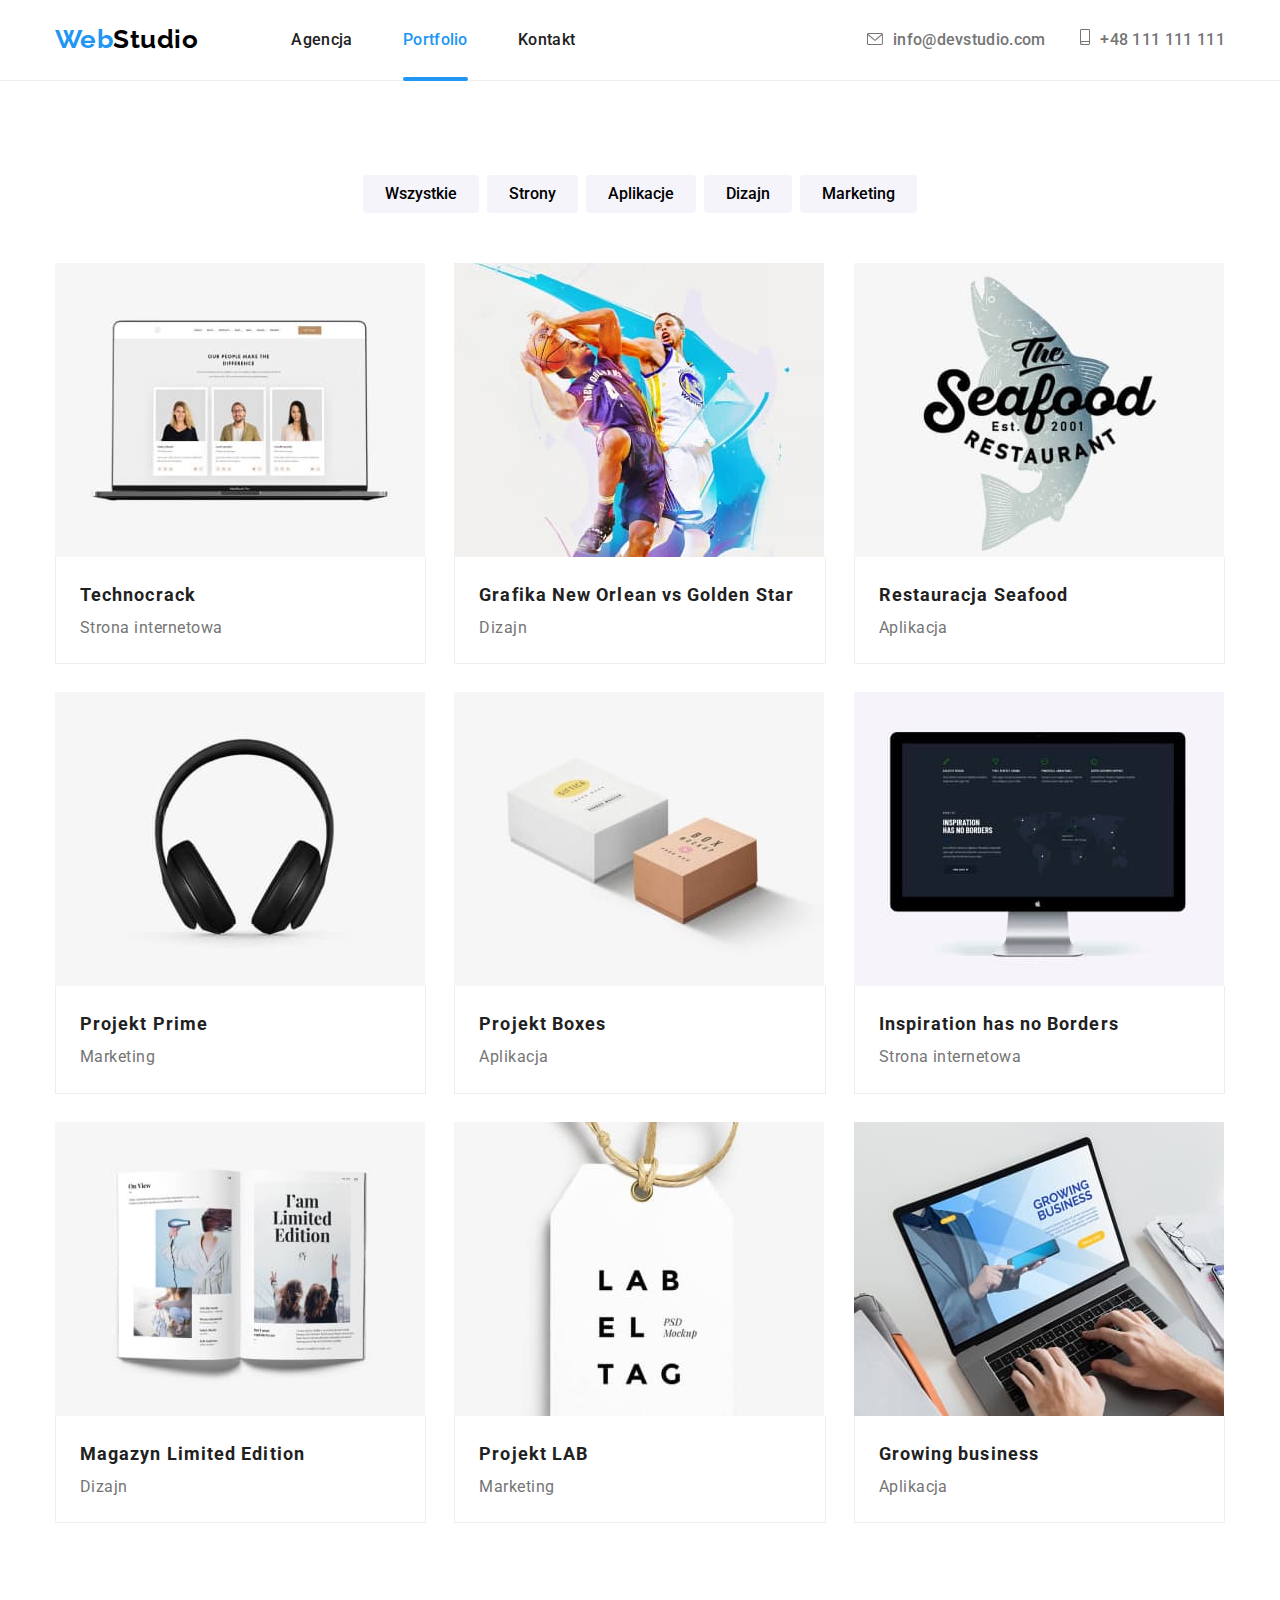
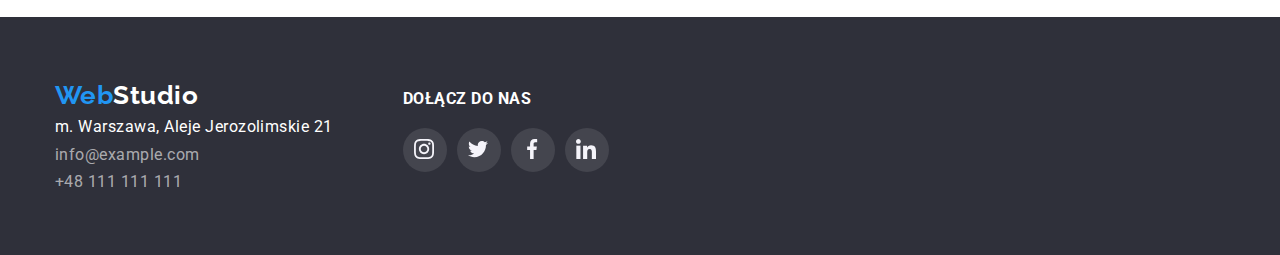
==== portfolio.html @ 9a42a7e5 "import plików" ====
<!DOCTYPE html>
<html lang="pl">
  <head>
    <meta charset="utf-8" />
    <meta
      name="portfolio"
      content="Projekty graficzne dla różnych produktów."
    />
    <title>WebStudio</title>
    <link rel="stylesheet" href="./css/modern-normalize.css" />
    <link rel="stylesheet" href="./css/styles.css" />
    <link rel="preconnect" href="https://fonts.googleapis.com" />
    <link rel="preconnect" href="https://fonts.gstatic.com" crossorigin />
    <link
      href="https://fonts.googleapis.com/css2?family=Raleway:wght@700&family=Roboto:wght@400;500;700;900&display=swap"
      rel="stylesheet"
    />
  </head>
  <body>
    <header>
      <div class="container">
        <div class="page-header">
          <div class="navigation-bar">
            <a class="logo" href="./index.html"
              ><span class="highlight">Web</span>Studio</a
            >
            <nav class="navigation">
              <a href="./index.html" class="link">Agencja</a>
              <a href="./portfolio.html" class="link active">Portfolio</a>
              <a href="#" class="link">Kontakt</a>
            </nav>
          </div>
          <div class="contact-header">
            <a href="mailto:info@devstudio.com" class="contact">
              <svg class="header-icons" width="16" height="12">
                <use href="./images/icons.svg#icon-envelope"></use></svg
              >info@devstudio.com</a
            >

            <a href="tel:+48111111111" class="contact"
              ><svg class="header-icons" width="10" height="16">
                <use href="./images/icons.svg#icon-smartphone"></use></svg
              >+48 111 111 111</a
            >
          </div>
        </div>
      </div>
    </header>
    <main>
      <section class="section">
        <div class="container">
          <ul class="category-buttons">
            <li><button type="button" class="button">Wszystkie</button></li>
            <li><button type="button" class="button">Strony</button></li>
            <li><button type="button" class="button">Aplikacje</button></li>
            <li><button type="button" class="button">Dizajn</button></li>
            <li><button type="button" class="button">Marketing</button></li>
          </ul>
          <div class="items">
            <figure class="item-box">
              <div class="item-box-animation">
                <img
                  class="item-image"
                  src="images/technocrack-website.jpg"
                  alt="Widok strony internetowej Technocrack."
                  width="370"
                  height="294"
                />
                <div class="overlay">
                  <p>
                    Technoduck is a state-of-the-art coronavirus distribution
                    platform. Companies use this platform for digital espionage
                    and attacks on competitors' secure servers.
                  </p>
                </div>
              </div>
              <figcaption class="portfolio-title">
                <h3 class="portfolio-name">Technocrack</h3>
                <p class="portfolio-type">Strona internetowa</p>
              </figcaption>
            </figure>
            <figure class="item-box">
              <div class="item-box-animation">
                <img
                  class="item-image"
                  src="images/basketball-graphics.jpg"
                  alt="Zdjęcie dwóch koszykarzy"
                  width="370"
                  height="294"
                />
                <div class="overlay">
                  <p>
                    Technoduck is a state-of-the-art coronavirus distribution
                    platform. Companies use this platform for digital espionage
                    and attacks on competitors' secure servers.
                  </p>
                </div>
              </div>
              <figcaption class="portfolio-title">
                <h3 class="portfolio-name">
                  Grafika New Orlean vs Golden Star
                </h3>
                <p class="portfolio-type">Dizajn</p>
              </figcaption>
            </figure>
            <figure class="item-box">
              <div class="item-box-animation">
                <img
                  class="item-image"
                  src="images/seafood-logo.jpg"
                  alt="Logo The Seafood Restaurant"
                  width="370"
                  height="294"
                />
                <div class="overlay">
                  <p>
                    Technoduck is a state-of-the-art coronavirus distribution
                    platform. Companies use this platform for digital espionage
                    and attacks on competitors' secure servers.
                  </p>
                </div>
              </div>
              <figcaption class="portfolio-title">
                <h3 class="portfolio-name">Restauracja Seafood</h3>
                <p class="portfolio-type">Aplikacja</p>
              </figcaption>
            </figure>
            <figure class="item-box">
              <div class="item-box-animation">
                <img
                  class="item-image"
                  src="images/headphones.jpg"
                  alt="Zdjęcie słuchawek nausznych."
                  width="370"
                  height="294"
                />
                <div class="overlay">
                  <p>
                    Technoduck is a state-of-the-art coronavirus distribution
                    platform. Companies use this platform for digital espionage
                    and attacks on competitors' secure servers.
                  </p>
                </div>
              </div>
              <figcaption class="portfolio-title">
                <h3 class="portfolio-name">Projekt Prime</h3>
                <p class="portfolio-type">Marketing</p>
              </figcaption>
            </figure>
            <figure class="item-box">
              <div class="item-box-animation">
                <img
                  class="item-image"
                  src="images/projekt-boxes.jpg"
                  alt="Zdjęcie pudełek."
                  width="370"
                  height="294"
                />
                <div class="overlay">
                  <p>
                    Technoduck is a state-of-the-art coronavirus distribution
                    platform. Companies use this platform for digital espionage
                    and attacks on competitors' secure servers.
                  </p>
                </div>
              </div>
              <figcaption class="portfolio-title">
                <h3 class="portfolio-name">Projekt Boxes</h3>
                <p class="portfolio-type">Aplikacja</p>
              </figcaption>
            </figure>
            <figure class="item-box">
              <div class="item-box-animation">
                <img
                  class="item-image"
                  src="images/no-borders-inspirations.jpg"
                  alt="Widok strony internetowej Inspiration has no Borders."
                  width="370"
                  height="294"
                />
                <div class="overlay">
                  <p>
                    Technoduck is a state-of-the-art coronavirus distribution
                    platform. Companies use this platform for digital espionage
                    and attacks on competitors' secure servers.
                  </p>
                </div>
              </div>
              <figcaption class="portfolio-title">
                <h3 class="portfolio-name">Inspiration has no Borders</h3>
                <p class="portfolio-type">Strona internetowa</p>
              </figcaption>
            </figure>
            <figure class="item-box">
              <div class="item-box-animation">
                <img
                  class="item-image"
                  src="images/limited-edition-magazine.jpg"
                  alt="Zdjęcie magazynu Limited Edition."
                  width="370"
                  height="294"
                />
                <div class="overlay">
                  <p>
                    Technoduck is a state-of-the-art coronavirus distribution
                    platform. Companies use this platform for digital espionage
                    and attacks on competitors' secure servers.
                  </p>
                </div>
              </div>
              <figcaption class="portfolio-title">
                <h3 class="portfolio-name">Magazyn Limited Edition</h3>
                <p class="portfolio-type">Dizajn</p>
              </figcaption>
            </figure>
            <figure class="item-box">
              <div class="item-box-animation">
                <img
                  class="item-image"
                  src="images/projekt-lab.jpg"
                  alt="Zdjęcie etykiety."
                  width="370"
                  height="294"
                />
                <div class="overlay">
                  <p>
                    Technoduck is a state-of-the-art coronavirus distribution
                    platform. Companies use this platform for digital espionage
                    and attacks on competitors' secure servers.
                  </p>
                </div>
              </div>
              <figcaption class="portfolio-title">
                <h3 class="portfolio-name">Projekt LAB</h3>
                <p class="portfolio-type">Marketing</p>
              </figcaption>
            </figure>
            <figure class="item-box">
              <div class="item-box-animation">
                <img
                  class="item-image"
                  src="images/growing-business.jpg"
                  alt="Widok aplikacji Growing business"
                  width="370"
                  height="294"
                />
                <div class="overlay">
                  <p>
                    Technoduck is a state-of-the-art coronavirus distribution
                    platform. Companies use this platform for digital espionage
                    and attacks on competitors' secure servers.
                  </p>
                </div>
              </div>
              <figcaption class="portfolio-title">
                <h3 class="portfolio-name">Growing business</h3>
                <p class="portfolio-type">Aplikacja</p>
              </figcaption>
            </figure>
          </div>
        </div>
      </section>
    </main>
    <footer class="footer">
      <div class="container">
        <div class="footer-section">
          <div class="data">
            <p class="logo-footer"><span class="highlight">Web</span>Studio</p>
            <address class="address">
              m. Warszawa, Aleje Jerozolimskie 21 <br />
              <a href="mailto:info@example.com" class="contact-footer"
                >info@example.com</a
              >
              <br />
              <a href="tel:+48111111111" class="contact-footer"
                >+48 111 111 111</a
              >
            </address>
          </div>
          <div class="social-media">
            <p class="sm-text">DOŁĄCZ DO NAS</p>
            <div class="sm-icons-panel">
              <a href="#" class="sm-icon-frame">
                <svg class="sm-icons" width="20" height="20">
                  <use href="./images/icons.svg#icon-instagram-2"></use>
                </svg>
              </a>
              <a href="#" class="sm-icon-frame">
                <svg class="sm-icons" width="20" height="20">
                  <use href="./images/icons.svg#icon-twitter-1"></use>
                </svg>
              </a>
              <a href="#" class="sm-icon-frame">
                <svg class="sm-icons" width="20" height="20">
                  <use href="./images/icons.svg#icon-facebook-1"></use>
                </svg>
              </a>
              <a href="#" class="sm-icon-frame">
                <svg class="sm-icons" width="20" height="20">
                  <use href="./images/icons.svg#icon-linkedin-1"></use>
                </svg>
              </a>
            </div>
          </div>
        </div>
      </div>
    </footer>
  </body>
</html>
---- css/styles.css ----
:root {
  --highlights: #2196f3;
  --titles: #212121;
  --logo: #000000;
  --mainandaddress: #ffffff;
  --dark-grey: #2f303a;
  --cream: #f5f4fa;
  --light-grey: #757575;
}

h1,
h2,
h3,
p,
ul,
figure {
  margin: 0;
}

ul {
  padding: 0;
  list-style: none;
}

a {
  color: inherit;
  text-decoration: none;
}

img {
  display: block;
}

body {
  font-family: "Roboto", "Montserrat", "Open Sans", "Arial", sans-serif;
  color: var(--titles);
  letter-spacing: 0.03em;
  margin: 0;
}

.section {
  padding-top: 94px;
  padding-bottom: 94px;
}

.container {
  max-width: 1200px;
  padding-left: 15px;
  padding-right: 15px;
  margin: 0 auto;
}

.logo {
  font-weight: 700;
  font-size: 26px;
  color: var(--logo);
  font-family: "Raleway", sans-serif;
  line-height: 1.2;
  margin-right: 93px;
}
.highlight {
  color: var(--highlights);
}
.navigation {
  font-weight: 500;
  line-height: 1.2;
  letter-spacing: 0.02em;
}

.link {
  transition-property: color;
  transition-duration: 250ms;
  transition-timing-function: cubic-bezier(0.4, 0, 0.2, 1);
}

.link:not(:last-child) {
  margin-right: 46px;
}

.link:focus,
.link:active,
.link:hover {
  color: var(--highlights);
}

.active {
  position: relative;
  color: var(--highlights);
}

.active::after {
  content: "";
  position: absolute;
  bottom: -32px;
  width: 100%;
  display: block;
  height: 4px;
  background-color: var(--highlights);
  border-radius: 2px;
  left: 0;
}

.contact {
  font-weight: 500;
  color: var(--light-grey);
  line-height: 1.2;
  letter-spacing: 0.02em;
  fill: var(--light-grey);
  transition-property: color, fill;
  transition-duration: 250ms;
  transition-timing-function: cubic-bezier(0.4, 0, 0.2, 1);
}

.contact:last-child {
  margin-left: 30px;
}

.contact:focus,
.contact:active,
.contact:hover {
  color: var(--highlights);
  fill: var(--highlights);
}

.main-section {
  background-image: linear-gradient(
      to top,
      rgba(47, 48, 58, 0.4),
      rgba(47, 48, 58, 0.4)
    ),
    url("../images/background-image.jpg");

  background-color: var(--dark-grey);
  background-repeat: no-repeat;
  background-size: contain;
  background-position: 50% 50%;
  display: flex;
  flex-direction: column;
  align-items: center;
  justify-content: center;
  padding-top: 200px;
  padding-bottom: 200px;
}

.main-text {
  font-weight: 900;
  font-size: 44px;
  color: var(--mainandaddress);
  line-height: 1.4;
  text-align: center;
  letter-spacing: 0.06em;
  margin-bottom: 30px;
}

.main-button {
  background-color: var(--highlights);
  color: var(--mainandaddress);
  font-weight: 700;
  font-size: 16px;
  cursor: pointer;
  line-height: 1.9;
  letter-spacing: 0.06em;
  padding-top: 10px;
  padding-bottom: 10px;
  padding-left: 42px;
  padding-right: 41px;
  text-align: center;
  border-radius: 4px;
  border: 0;
  box-shadow: 0px 4px 4px rgba(0, 0, 0, 0.15);
}

.category-buttons {
  display: flex;
  justify-content: center;
  align-items: center;
  gap: 8px;
  margin-bottom: 50px;
  transition-property: color;
  transition-duration: 250ms;
  transition-timing-function: cubic-bezier(0.4, 0, 0.2, 1);
}
.category-buttons:focus {
  color: var(--highlights);
}

.button {
  font-weight: 500;
  font-size: 16px;
  cursor: pointer;
  line-height: 1.6;
  padding-left: 22px;
  padding-right: 22px;
  padding-top: 6px;
  padding-bottom: 6px;
  border-radius: 4px;
  background-color: var(--cream);
  border: 0;
  transition-property: background-color, color, box-shadow;
  transition-duration: 250ms;
  transition-timing-function: cubic-bezier(0.4, 0, 0.2, 1);
}

.button:focus,
.button:active,
.button:hover {
  background-color: var(--highlights);
  color: var(--mainandaddress);
  box-shadow: 0px 3px 1px rgba(0, 0, 0, 0.1), 0px 1px 2px rgba(0, 0, 0, 0.08),
    0px 2px 2px rgba(0, 0, 0, 0.12);
}

.footer {
  background-color: var(--dark-grey);
  padding-top: 60px;
  padding-bottom: 60px;
}
.logo-footer {
  font-family: "Raleway", sans-serif;
  font-weight: 700;
  font-size: 26px;
  color: var(--mainandaddress);
  line-height: 1.4;
}
.address {
  color: var(--mainandaddress);
  line-height: 1.7;
  font-style: normal;
}

.contact-footer {
  color: rgba(255, 255, 255, 60%);
  transition-property: color;
  transition-duration: 250ms;
  transition-timing-function: cubic-bezier(0.4, 0, 0.2, 1);
}

.contact-footer:focus,
.contact-footer:active {
  color: var(--highlights);
}

.title {
  line-height: 1.2;
  margin-bottom: 10px;
  font-size: 14px;
}

.text {
  color: var(--light-grey);
  font-size: 14px;
  line-height: 1.7;
}

.section-title {
  font-weight: 700;
  font-size: 36px;
  line-height: 1.2;
  text-align: center;
  margin-bottom: 50px;
}

.addition {
  padding-top: 0;
}
.section-title-backgroundsection {
  background-color: var(--cream);
}

.name-card {
  background-color: var(--mainandaddress);
  text-align: center;
  width: 270px;
  padding-top: 30px;
  padding-bottom: 30px;
  border-bottom-right-radius: 4px;
  border-bottom-left-radius: 4px;
}

.name {
  font-weight: 500;
  font-size: 16px;
  line-height: 1.2;
}

.job {
  font-weight: 400;
  color: var(--light-grey);
  margin-block-start: 0;
  margin-block-end: 0;
  margin-top: 10px;
  margin-bottom: 16px;
}

.portfolio-title {
  padding-top: 20px;
  padding-bottom: 20px;
  padding-left: 24px;
  padding-right: 24px;
  border-left: 1px solid #eeeeee;
  border-bottom: 1px solid #eeeeee;
  border-right: 1px solid #eeeeee;
}

.portfolio-name {
  font-weight: 700;
  font-size: 18px;
  line-height: 2;
  letter-spacing: 0.06em;
}

.portfolio-type {
  font-size: 16px;
  color: var(--light-grey);
  line-height: 1.9;
  font-weight: 400;
}

.page-header {
  display: flex;
  justify-content: space-between;
  padding-bottom: 25px;
  padding-top: 24px;
  align-items: center;
}

.navigation-bar {
  display: flex;
  align-items: center;
}

.section-one {
  display: flex;
  flex-wrap: nowrap;
  gap: 30px;
}

.image {
  flex-basis: calc((100% - 60px) / 3);
  position: relative;
}

.image > .label {
  position: absolute;
  bottom: 0;
  background: rgba(47, 48, 58, 0.8);
  font-weight: 700;
  font-size: 14px;
  line-height: 1.15;
  text-align: center;
  letter-spacing: 0.03em;
  text-transform: uppercase;
  color: var(--mainandaddress);
  width: 100%;
  padding-top: 27px;
  padding-bottom: 27px;
}

.section-two {
  display: flex;
  gap: 30px;
}

.team-card {
  flex-basis: calc((100% - 90px) / 4);
  box-shadow: 0px 1px 3px rgba(0, 0, 0, 0.12), 0px 1px 1px rgba(0, 0, 0, 0.14),
    0px 2px 1px rgba(0, 0, 0, 0.2);
  border-radius: 0px 0px 4px 4px;
}

.items {
  display: flex;
  flex-wrap: wrap;
  gap: 28px;
}

.item-box {
  flex-basis: calc((100% - 56px) / 3);
  margin: 0;
  transition-property: box-shadow, transform;
  transition-duration: 250ms;
  transition-timing-function: cubic-bezier(0.4, 0, 0.2, 1);
}

.item-box-animation {
  overflow: hidden;
  position: relative;
}

.item-box:hover {
  box-shadow: 0px 1px 1px rgba(0, 0, 0, 0.12), 0px 4px 4px rgba(0, 0, 0, 0.06),
    1px 4px 6px rgba(0, 0, 0, 0.16);
}

.item-box:hover .overlay {
  transform: translatey(0);
}

.overlay {
  position: absolute;
  top: 0;
  width: 100%;
  height: 100%;
  transform: translatey(100%);
  transition-property: transform;
  transition-duration: 250ms;
  transition-timing-function: cubic-bezier(0.4, 0, 0.2, 1);
}

.overlay > p {
  background-color: rgba(33, 150, 243, 0.9);
  color: var(--mainandaddress);
  font-size: 18px;
  line-height: 1.56;
  letter-spacing: 0.03em;
  padding-left: 24px;
  padding-right: 24px;
  padding-top: 63px;
  padding-bottom: 91px;
}

header {
  border-bottom: 1px solid #eeeeee;
}

.title-list {
  display: flex;
  gap: 30px;
}

.title-list-item {
  flex-basis: calc((100% - 90px) / 4);
}

.header-icons {
  margin-right: 10px;
}

.data {
  margin-right: 70px;
}
.footer-section {
  display: flex;
  align-items: baseline;
}

.sm-text {
  color: var(--mainandaddress);
  font-weight: 700;
  margin-bottom: 20px;
}

.sm-icons-panel {
  fill: var(--mainandaddress);
  display: flex;
  gap: 10px;
}

.title-icons {
  padding-top: 25px;
  padding-bottom: 25px;
}

.title-picture {
  background-color: var(--cream);
  border-radius: 4px;
  margin-bottom: 30px;
}

.sm-icons {
  fill: #f5f4fa;
}

.sm-icon-frame {
  width: 44px;
  height: 44px;
  border-radius: 50%;
  background-color: rgba(255, 255, 255, 0.1);
  padding: 11px;
  transition-property: background-color;
  transition-duration: 250ms;
  transition-timing-function: cubic-bezier(0.4, 0, 0.2, 1);
}

.sm-icon-frame:hover,
.sm-icon-frame:active,
.sm-icon-frame:focus {
  background-color: var(--highlights);
}

.customer-box {
  display: flex;
  gap: 30px;
}
.customer-icons {
  fill: #afb1b8;
  padding-top: 17.1px;
  padding-bottom: 14.25px;
  transition-property: border-color, fill;
  transition-duration: 250ms;
  transition-timing-function: cubic-bezier(0.4, 0, 0.2, 1);
}

.customers-picture {
  border: 1px solid #afb1b8;
  border-radius: 4px;
  flex-basis: calc((100% - 150px) / 6);
  transition-property: border-color, fill;
  transition-duration: 250ms;
  transition-timing-function: cubic-bezier(0.4, 0, 0.2, 1);
}

.customers-picture:hover,
.customers-picture:active,
.customers-picture:focus,
.customer-icons:hover,
.customer-icons:active,
.customer-icons:focus {
  border-color: var(--highlights);
  fill: var(--highlights);
}

.team-sm {
  display: flex;
  gap: 10px;
  justify-content: center;
}

.team-sm-icon-frame {
  width: 44px;
  height: 44px;
  border-radius: 50%;
  padding: 11px;
  transition-property: background-color, fill;
  transition-duration: 250ms;
  transition-timing-function: cubic-bezier(0.4, 0, 0.2, 1);
}

.team-sm-icons {
  fill: #afb1b8;
  transition-property: background-color, fill;
  transition-duration: 250ms;
  transition-timing-function: cubic-bezier(0.4, 0, 0.2, 1);
}

.team-sm-icon-frame:hover,
.team-sm-icon-frame:focus,
.team-sm-icon-frame:hover .team-sm-icons,
.team-sm-icon-frame:focus .team-sm-icons {
  background-color: var(--highlights);
  fill: var(--mainandaddress);
}

.backdrop {
  position: fixed;
  left: 0;
  top: 0;
  width: 100%;
  height: 100%;
  background-color: rgba(0, 0, 0, 0.1);
  opacity: 1;
  transition-property: opacity;
  transition-duration: 250ms;
  transition-timing-function: cubic-bezier(0.4, 0, 0.2, 1);
}

.modal {
  position: absolute;
  top: 50%;
  left: 50%;
  transform: translate(-50%, -50%);
  width: 528px;
  min-height: 581px;
  border-radius: 4px;
  background-color: var(--mainandaddress);
}

.close-btn {
  position: absolute;
  top: 8px;
  right: 8px;
  width: 30px;
  height: 30px;
  background-color: var(--mainandaddress);
  border: 1px solid rgba(0, 0, 0, 0.1);
  border-radius: 50%;
  cursor: pointer;
}
.is-hidden {
  opacity: 0;
  pointer-events: none;
  transition-property: opacity;
  transition-duration: 250ms;
  transition-timing-function: cubic-bezier(0.4, 0, 0.2, 1);
}

.is-hidden > .modal {
  animation: modal-window-animate-close 250ms cubic-bezier(0.4, 0, 0.2, 1);
}

:not(.is-hidden) > .modal {
  animation: modal-window-animate-open 250ms cubic-bezier(0.4, 0, 0.2, 1);
}

@keyframes modal-window-animate-open {
  0% {
    transform: scale(1);
  }

  50% {
    transform: scale(1.25);
  }

  100% {
    transform: scale(1);
  }
}

@keyframes modal-window-animate-close {
  0% {
    transform: scale(1);
  }

  50% {
    transform: scale(1.25);
  }

  100% {
    transform: scale(1);
  }
}
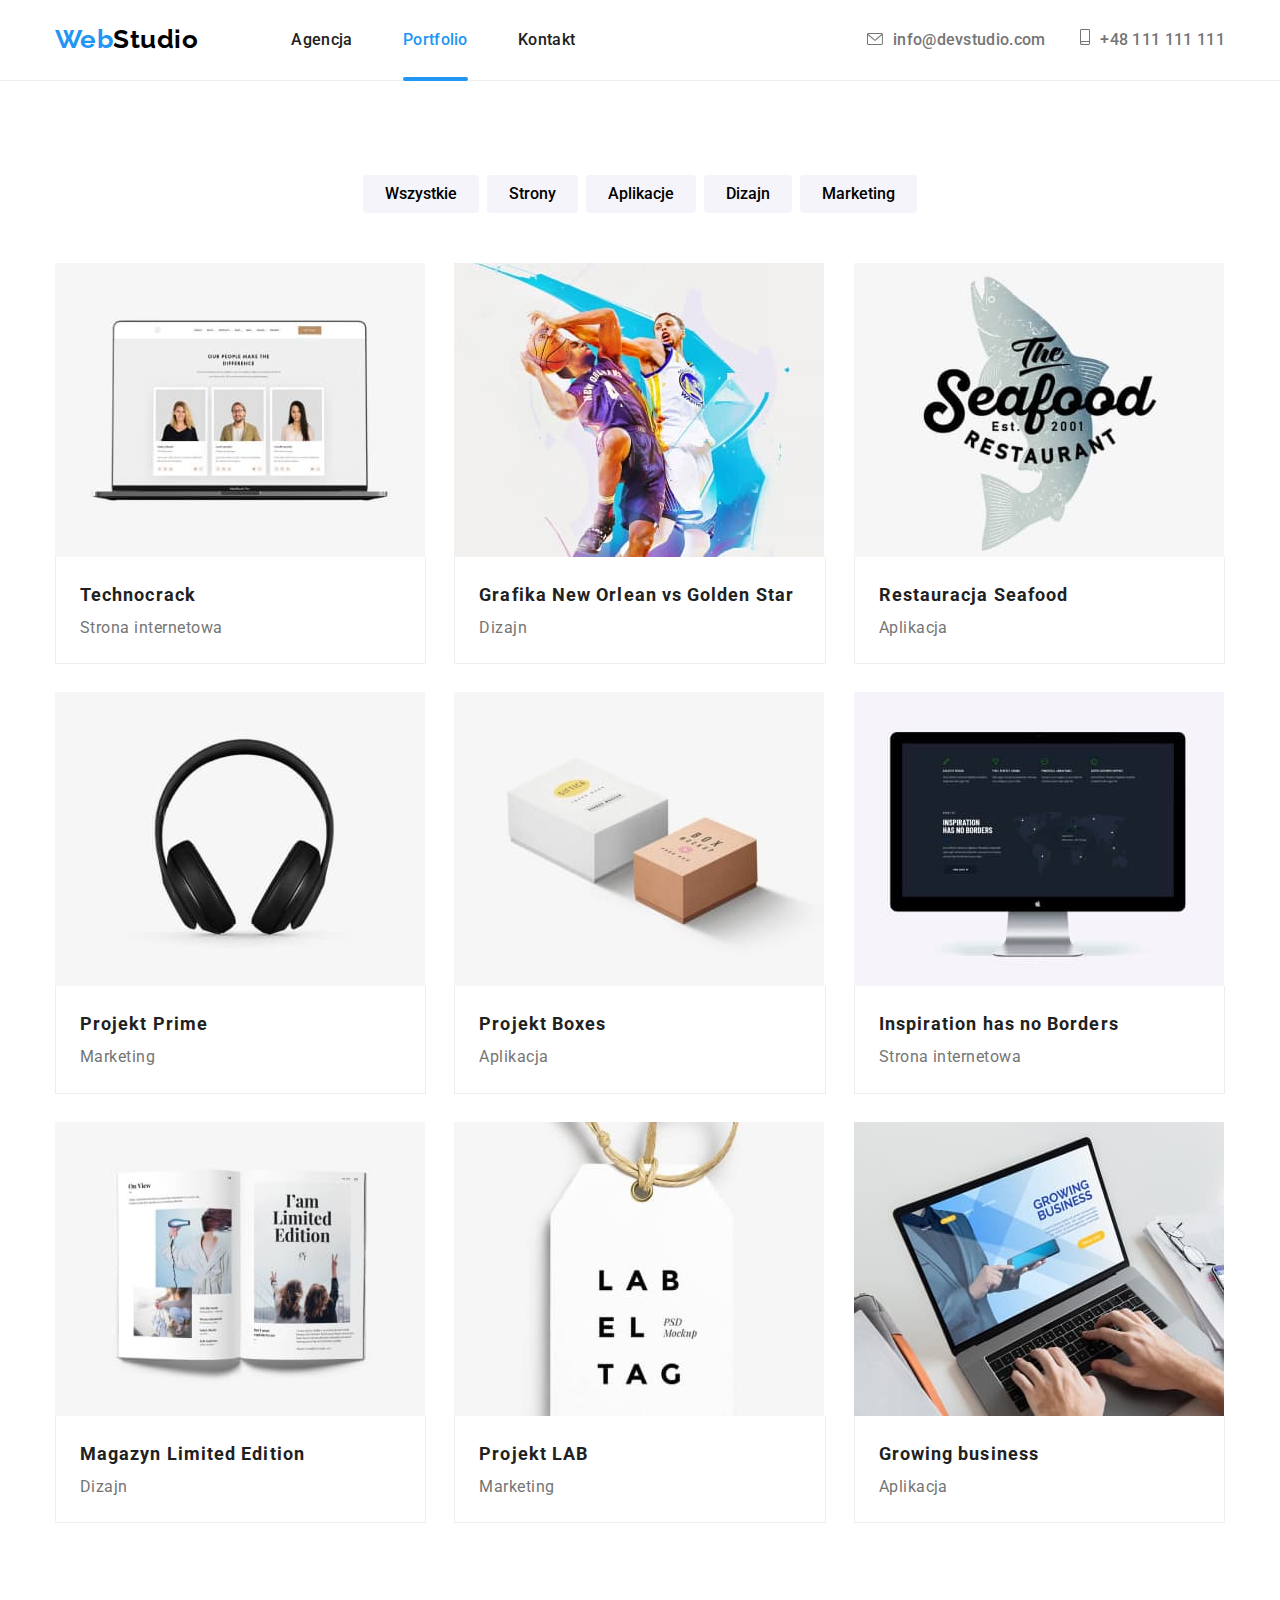
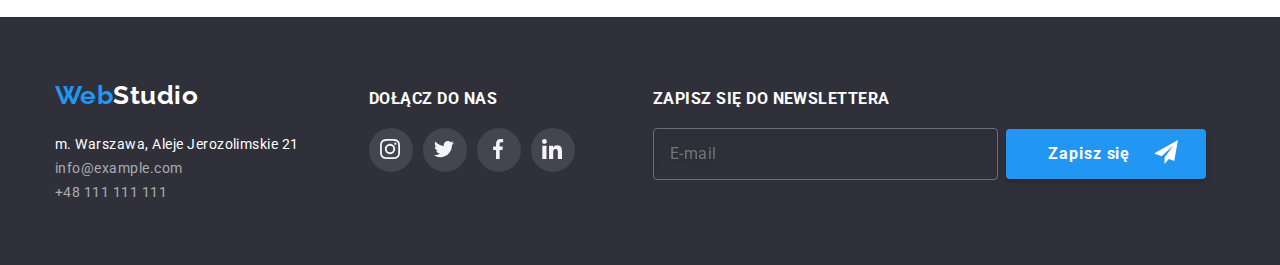
==== commit 16a88e0f: "schemat formularza" ====
--- a/portfolio.html
+++ b/portfolio.html
@@ -302,6 +302,24 @@
               </a>
             </div>
           </div>
+          <div class="newsletter">
+            <p class="newsletter-title">ZAPISZ SIĘ DO NEWSLETTERA</p>
+            <form name="newsletter-form">
+              <input
+                type="email"
+                name="email"
+                placeholder="E-mail"
+                class="newsletter-input"
+              /><button type="submit" class="newsletter-button">
+                <div class="news-btn-txt">Zapisz się</div>
+                <div class="news-btn-pic">
+                  <svg class="newsletter-pic" width="24" height="24">
+                    <use href="./images/icons.svg#icon-icon-send"></use>
+                  </svg>
+                </div>
+              </button>
+            </form>
+          </div>
         </div>
       </div>
     </footer>
--- a/css/styles.css
+++ b/css/styles.css
@@ -13,10 +13,14 @@
 h3,
 p,
 ul,
-figure {
+figure,
+input {
   margin: 0;
 }
 
+input {
+  border: 0;
+}
 ul {
   padding: 0;
   list-style: none;
@@ -221,11 +225,13 @@
   font-size: 26px;
   color: var(--mainandaddress);
   line-height: 1.4;
+  padding-bottom: 20px;
 }
 .address {
   color: var(--mainandaddress);
   line-height: 1.7;
   font-style: normal;
+  font-size: 14px;
 }
 
 .contact-footer {
@@ -450,6 +456,72 @@
   margin-bottom: 20px;
 }
 
+.social-media {
+  margin-right: 78px;
+}
+
+.newsletter-title {
+  color: var(--mainandaddress);
+  font-weight: 700;
+  margin-bottom: 20px;
+}
+
+.newsletter-button {
+  background: var(--highlights);
+  box-shadow: 0px 4px 4px rgba(0, 0, 0, 0.15);
+  border-radius: 4px;
+  padding-top: 10px;
+  padding-bottom: 10px;
+  padding-left: 42px;
+  padding-right: 0px;
+  margin-left: 8px;
+  border: 0;
+  display: inline-flex;
+  align-items: center;
+  cursor: pointer;
+}
+
+.news-btn-txt {
+  color: var(--mainandaddress);
+  font-weight: 700;
+  font-size: 16px;
+  line-height: 1.88;
+  letter-spacing: 0.06em;
+}
+
+.news-btn-pic {
+  padding-left: 24px;
+  padding-right: 28px;
+}
+
+.newsletter-pic {
+  fill: var(--mainandaddress);
+}
+
+.newsletter-input {
+  padding-left: 16px;
+  padding-top: 15px;
+  padding-bottom: 15px;
+  padding-right: 0px;
+  border: 1px solid rgba(255, 255, 255, 0.3);
+  filter: drop-shadow(0px 4px 4px rgba(0, 0, 0, 0.15));
+  border-radius: 4px;
+  background: none;
+  width: 345px;
+}
+
+.newsletter-input:placeholder-shown {
+  letter-spacing: 0.03em;
+  color: rgba(255, 255, 255, 0.6);
+  font-size: 16px;
+  line-height: 1.25;
+}
+
+.newsletter-box {
+  display: flex;
+  flex-wrap: nowrap;
+  align-content: stretch;
+}
 .sm-icons-panel {
   fill: var(--mainandaddress);
   display: flex;
@@ -629,3 +701,39 @@
     transform: scale(1);
   }
 }
+
+label {
+  display: flex;
+}
+
+.reg-and-policies-link {
+  text-decoration: underline;
+  text-decoration-color: var(--highlights);
+  color: var(--highlights);
+}
+
+.main-form-button {
+  background: var(--highlights);
+  box-shadow: 0px 4px 4px rgba(0, 0, 0, 0.15);
+  border-radius: 4px;
+  border: 0px;
+  font-weight: 700;
+  font-size: 16px;
+  line-height: 1.88;
+  letter-spacing: 0.06em;
+  color: var(--mainandaddress);
+  padding: 10px 76px;
+  margin-top: 30px;
+}
+
+.form-title {
+  font-weight: 700;
+  font-size: 20px;
+  line-height: 1.15;
+  text-align: center;
+  letter-spacing: 0.03em;
+  color: var(--titles);
+  padding-top: 40px;
+  padding-left: 40px;
+  padding-right: 40px;
+}
